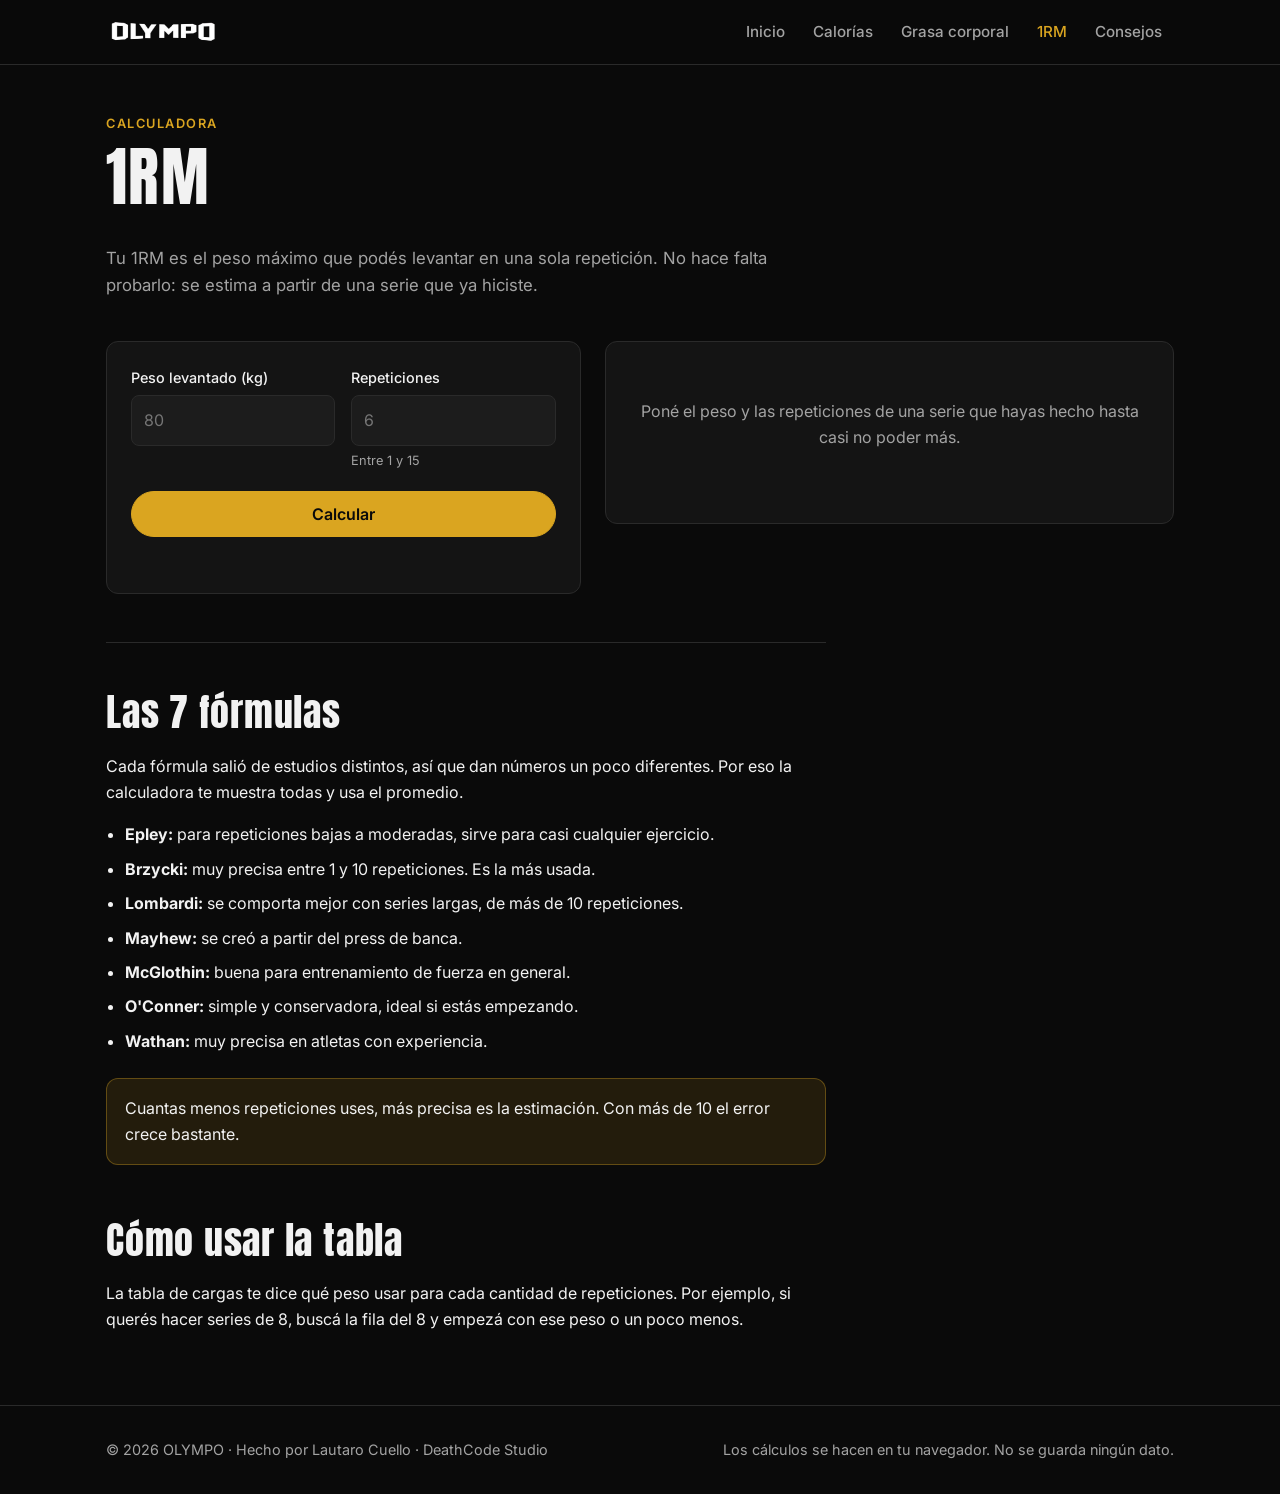
==== 1rm.html @ 26dda4a0 "Rediseño completo, calculadoras corregidas y página de consejos" ====
<!DOCTYPE html>
<html lang="es">
<head>
  <meta charset="UTF-8">
  <meta name="viewport" content="width=device-width, initial-scale=1.0">
  <title>Calculadora de 1RM · OLYMPO</title>
  <meta name="description" content="Estimá tu repetición máxima (1RM) con 7 fórmulas y mirá qué peso usar según las repeticiones.">
  <meta name="theme-color" content="#0a0a0a">
  <link rel="icon" href="assets/img/favicon.png" type="image/png">
  <link rel="apple-touch-icon" href="assets/img/apple-touch-icon.png">
  <link rel="preconnect" href="https://fonts.googleapis.com">
  <link rel="preconnect" href="https://fonts.gstatic.com" crossorigin>
  <link href="https://fonts.googleapis.com/css2?family=Anton&family=Inter:wght@400;500;600;700&display=swap" rel="stylesheet">
  <link rel="stylesheet" href="assets/css/styles.css">
</head>
<body>
  <a class="skip-link" href="#contenido">Saltar al contenido</a>

  <header class="site-header">
    <div class="container">
      <a class="brand" href="index.html" aria-label="OLYMPO, inicio">
        <img src="assets/img/wordmark.jpg" alt="OLYMPO" width="721" height="165">
      </a>
      <button class="nav-toggle" type="button" aria-expanded="false" aria-controls="site-nav">Menú</button>
      <nav id="site-nav" class="site-nav" aria-label="Principal">
        <ul>
          <li><a href="index.html">Inicio</a></li>
          <li><a href="calorias.html">Calorías</a></li>
          <li><a href="grasa-corporal.html">Grasa corporal</a></li>
          <li><a href="1rm.html" aria-current="page">1RM</a></li>
          <li><a href="consejos.html">Consejos</a></li>
        </ul>
      </nav>
    </div>
  </header>

  <main id="contenido" class="container">
    <div class="page-head">
      <span class="eyebrow">Calculadora</span>
      <h1>1RM</h1>
      <p>Tu 1RM es el peso máximo que podés levantar en una sola repetición. No hace falta probarlo: se estima a partir de una serie que ya hiciste.</p>
    </div>

    <div class="calc">
      <form id="form-1rm" class="card" novalidate>
        <div class="form-grid">
          <div class="field">
            <label for="peso">Peso levantado (kg)</label>
            <input type="number" id="peso" inputmode="decimal" min="1" max="500" step="0.5" placeholder="80" required>
          </div>
          <div class="field">
            <label for="reps">Repeticiones</label>
            <input type="number" id="reps" inputmode="numeric" min="1" max="15" placeholder="6" required>
            <span class="hint">Entre 1 y 15</span>
          </div>
        </div>

        <div class="form-actions">
          <button class="btn" type="submit">Calcular</button>
        </div>
        <p class="form-error" id="error" role="alert"></p>
      </form>

      <section class="card" id="resultado" aria-live="polite" aria-label="Resultado">
        <p class="result-empty">Poné el peso y las repeticiones de una serie que hayas hecho hasta casi no poder más.</p>
      </section>
    </div>

    <article class="prose">
      <h2>Las 7 fórmulas</h2>
      <p>Cada fórmula salió de estudios distintos, así que dan números un poco diferentes. Por eso la calculadora te muestra todas y usa el promedio.</p>
      <ul>
        <li><strong>Epley:</strong> para repeticiones bajas a moderadas, sirve para casi cualquier ejercicio.</li>
        <li><strong>Brzycki:</strong> muy precisa entre 1 y 10 repeticiones. Es la más usada.</li>
        <li><strong>Lombardi:</strong> se comporta mejor con series largas, de más de 10 repeticiones.</li>
        <li><strong>Mayhew:</strong> se creó a partir del press de banca.</li>
        <li><strong>McGlothin:</strong> buena para entrenamiento de fuerza en general.</li>
        <li><strong>O'Conner:</strong> simple y conservadora, ideal si estás empezando.</li>
        <li><strong>Wathan:</strong> muy precisa en atletas con experiencia.</li>
      </ul>
      <div class="callout">
        <p>Cuantas menos repeticiones uses, más precisa es la estimación. Con más de 10 el error crece bastante.</p>
      </div>

      <h2>Cómo usar la tabla</h2>
      <p>La tabla de cargas te dice qué peso usar para cada cantidad de repeticiones. Por ejemplo, si querés hacer series de 8, buscá la fila del 8 y empezá con ese peso o un poco menos.</p>
    </article>
  </main>

  <footer class="site-footer">
    <div class="container">
      <p>© <span id="anio">2026</span> OLYMPO · Hecho por Lautaro Cuello · DeathCode Studio</p>
      <p>Los cálculos se hacen en tu navegador. No se guarda ningún dato.</p>
    </div>
  </footer>

  <script src="assets/js/nav.js"></script>
  <script src="assets/js/calc.js"></script>
  <script src="assets/js/1rm.js"></script>
</body>
</html>
---- assets/css/styles.css ----
/* ============ OLYMPO — estilos compartidos ============ */

:root {
  --bg: #0a0a0a;
  --surface: #141414;
  --surface-2: #1c1c1c;
  --border: #2a2a2a;
  --text: #f2f2f2;
  --muted: #a3a3a3;
  --gold: #daa520;
  --gold-soft: rgba(218, 165, 32, 0.12);
  --gold-dark: #8b6508;
  --danger: #f87171;

  --font-display: "Anton", Impact, "Arial Narrow", sans-serif;
  --font-body: "Inter", system-ui, -apple-system, "Segoe UI", Roboto, sans-serif;

  --radius: 12px;
  --gutter: 16px;
  --max: 1100px;
}

*,
*::before,
*::after {
  box-sizing: border-box;
}

html {
  scroll-behavior: smooth;
}

body {
  margin: 0;
  background: var(--bg);
  color: var(--text);
  font-family: var(--font-body);
  font-size: 1rem;
  line-height: 1.65;
  -webkit-font-smoothing: antialiased;
}

img {
  max-width: 100%;
  display: block;
}

a {
  color: var(--gold);
}

h1,
h2,
h3 {
  font-family: var(--font-display);
  font-weight: 400;
  letter-spacing: 0.02em;
  line-height: 1.1;
  margin: 0 0 0.5em;
}

h1 { font-size: clamp(2.4rem, 6vw, 4rem); }
h2 { font-size: clamp(1.7rem, 3.5vw, 2.4rem); }
h3 { font-size: 1.35rem; }

p { margin: 0 0 1em; }

.accent { color: var(--gold); }
.muted { color: var(--muted); }

.container {
  width: 100%;
  max-width: var(--max);
  margin: 0 auto;
  padding: 0 var(--gutter);
}

.skip-link {
  position: absolute;
  left: -999px;
  top: 8px;
  background: var(--gold);
  color: #000;
  padding: 8px 12px;
  border-radius: 6px;
  z-index: 100;
}
.skip-link:focus { left: 8px; }

:focus-visible {
  outline: 2px solid var(--gold);
  outline-offset: 3px;
}

/* ---------- Encabezado ---------- */

.site-header {
  position: sticky;
  top: 0;
  z-index: 50;
  background: rgba(10, 10, 10, 0.92);
  backdrop-filter: blur(8px);
  border-bottom: 1px solid var(--border);
}

.site-header .container {
  display: flex;
  align-items: center;
  justify-content: space-between;
  min-height: 64px;
  gap: 16px;
}

.brand {
  display: flex;
  align-items: center;
}
.brand img {
  height: 26px;
  width: auto;
  mix-blend-mode: lighten; /* el JPG tiene fondo negro: así se funde con la página */
}

.nav-toggle {
  display: none;
  background: none;
  border: 1px solid var(--border);
  color: var(--text);
  border-radius: 8px;
  padding: 8px 12px;
  font: inherit;
  cursor: pointer;
}

.site-nav ul {
  list-style: none;
  display: flex;
  gap: 4px;
  margin: 0;
  padding: 0;
}

.site-nav a {
  display: block;
  padding: 8px 12px;
  border-radius: 8px;
  color: var(--muted);
  text-decoration: none;
  font-weight: 500;
  font-size: 0.95rem;
  transition: color 0.2s, background-color 0.2s;
}
.site-nav a:hover { color: var(--text); background: var(--surface-2); }
.site-nav a[aria-current="page"] { color: var(--gold); }

@media (max-width: 760px) {
  .nav-toggle { display: inline-block; }
  .site-nav {
    position: absolute;
    top: 100%;
    left: 0;
    right: 0;
    background: var(--bg);
    border-bottom: 1px solid var(--border);
    display: none;
  }
  .site-nav.is-open { display: block; }
  .site-nav ul {
    flex-direction: column;
    padding: 8px var(--gutter) 16px;
  }
  .site-nav a { padding: 12px; }
}

/* ---------- Botones ---------- */

.btn {
  display: inline-flex;
  align-items: center;
  justify-content: center;
  gap: 8px;
  padding: 12px 22px;
  border-radius: 999px;
  border: 1px solid var(--gold);
  background: var(--gold);
  color: #0a0a0a;
  font: 600 1rem var(--font-body);
  text-decoration: none;
  cursor: pointer;
  transition: background-color 0.2s, color 0.2s, transform 0.1s;
}
.btn:hover { background: #e8b52e; }
.btn:active { transform: translateY(1px); }

.btn-ghost {
  background: transparent;
  color: var(--text);
  border-color: var(--border);
}
.btn-ghost:hover { background: var(--surface-2); }

/* ---------- Portada ---------- */

.hero {
  padding: 64px 0 48px;
  text-align: center;
}
.hero-logo {
  width: min(260px, 60vw);
  margin: 0 auto 32px;
  mix-blend-mode: lighten;
}
.hero .lead {
  max-width: 640px;
  margin: 0 auto 1em;
  color: var(--muted);
  font-size: 1.1rem;
}
.hero-actions {
  display: flex;
  flex-wrap: wrap;
  justify-content: center;
  gap: 12px;
  margin-top: 28px;
}

.section {
  padding: 56px 0;
  border-top: 1px solid var(--border);
}
.section-head {
  max-width: 640px;
  margin-bottom: 32px;
}
.eyebrow {
  display: block;
  color: var(--gold);
  font-size: 0.8rem;
  font-weight: 600;
  letter-spacing: 0.12em;
  text-transform: uppercase;
  margin-bottom: 8px;
}

.cards {
  display: grid;
  grid-template-columns: repeat(auto-fit, minmax(240px, 1fr));
  gap: 16px;
}

.card {
  background: var(--surface);
  border: 1px solid var(--border);
  border-radius: var(--radius);
  padding: 24px;
}

a.card {
  display: flex;
  flex-direction: column;
  color: var(--text);
  text-decoration: none;
  transition: border-color 0.2s, transform 0.2s;
}
a.card:hover {
  border-color: var(--gold);
  transform: translateY(-2px);
}
a.card p { color: var(--muted); flex: 1; }
.card-link { color: var(--gold); font-weight: 600; }

.card-icon {
  width: 44px;
  height: 44px;
  border-radius: 10px;
  display: grid;
  place-items: center;
  background: var(--gold-soft);
  color: var(--gold);
  margin-bottom: 16px;
}

.steps {
  list-style: none;
  padding: 0;
  margin: 0;
  display: grid;
  grid-template-columns: repeat(auto-fit, minmax(220px, 1fr));
  gap: 24px;
  counter-reset: paso;
}
.steps li {
  counter-increment: paso;
  border-left: 2px solid var(--gold);
  padding-left: 16px;
}
.steps li::before {
  content: "0" counter(paso);
  display: block;
  font-family: var(--font-display);
  font-size: 2rem;
  color: var(--gold);
  line-height: 1;
  margin-bottom: 8px;
}
.steps p { color: var(--muted); margin: 0; }

/* ---------- Páginas de calculadora ---------- */

.page-head {
  padding: 48px 0 24px;
}
.page-head p {
  color: var(--muted);
  max-width: 680px;
  font-size: 1.05rem;
}

.calc {
  display: grid;
  grid-template-columns: minmax(0, 1fr) minmax(0, 1.2fr);
  gap: 24px;
  align-items: start;
  padding-bottom: 48px;
}
@media (max-width: 820px) {
  .calc { grid-template-columns: 1fr; }
}

.form-grid {
  display: grid;
  grid-template-columns: 1fr 1fr;
  gap: 16px;
}
.form-grid .full { grid-column: 1 / -1; }
@media (max-width: 420px) {
  .form-grid { grid-template-columns: 1fr; }
}

.field label,
.field legend {
  display: block;
  font-size: 0.9rem;
  font-weight: 500;
  margin-bottom: 6px;
}
.field .hint {
  display: block;
  font-size: 0.8rem;
  color: var(--muted);
  margin-top: 4px;
}

input,
select {
  width: 100%;
  padding: 11px 12px;
  background: var(--surface-2);
  border: 1px solid var(--border);
  border-radius: 8px;
  color: var(--text);
  font: inherit;
}
input:focus,
select:focus {
  outline: none;
  border-color: var(--gold);
  box-shadow: 0 0 0 3px var(--gold-soft);
}
input[aria-invalid="true"] { border-color: var(--danger); }

fieldset {
  border: 0;
  padding: 0;
  margin: 0;
  min-width: 0;
}

.segmented {
  display: grid;
  grid-template-columns: 1fr 1fr;
  gap: 4px;
  background: var(--surface-2);
  border: 1px solid var(--border);
  border-radius: 8px;
  padding: 4px;
}
.segmented input {
  position: absolute;
  opacity: 0;
  width: 1px;
  height: 1px;
}
.segmented label {
  margin: 0;
  text-align: center;
  padding: 8px;
  border-radius: 6px;
  cursor: pointer;
  color: var(--muted);
  transition: background-color 0.2s, color 0.2s;
}
.segmented input:checked + label {
  background: var(--gold);
  color: #0a0a0a;
  font-weight: 600;
}
.segmented input:focus-visible + label {
  outline: 2px solid var(--gold);
  outline-offset: 2px;
}

.form-actions { margin-top: 20px; }
.form-actions .btn { width: 100%; }

.form-error {
  color: var(--danger);
  font-size: 0.9rem;
  margin: 12px 0 0;
  min-height: 1.4em;
}

/* Resultados */

#resultado {
  scroll-margin-top: 80px; /* que no quede tapado por el encabezado fijo */
}

.result-empty {
  color: var(--muted);
  text-align: center;
  padding: 32px 8px;
}

.big-number {
  font-family: var(--font-display);
  font-size: clamp(3rem, 9vw, 4.5rem);
  line-height: 1;
  color: var(--gold);
}
.big-number small {
  font-family: var(--font-body);
  font-size: 1rem;
  color: var(--muted);
  margin-left: 6px;
}
.result-label {
  font-size: 0.85rem;
  text-transform: uppercase;
  letter-spacing: 0.1em;
  color: var(--muted);
  margin-bottom: 8px;
}

.stat-row {
  display: grid;
  grid-template-columns: 1fr;
  gap: 12px;
  margin-top: 20px;
}

#resultado {
  container-type: inline-size;
}
@container (min-width: 460px) {
  .stat-row { grid-template-columns: repeat(3, 1fr); }
}
.stat {
  background: var(--surface-2);
  border: 1px solid var(--border);
  border-radius: 10px;
  padding: 14px;
}
.stat.is-highlight { border-color: var(--gold); }
.stat .stat-title {
  font-size: 0.85rem;
  color: var(--muted);
  margin-bottom: 4px;
}
.stat .stat-value {
  font-weight: 700;
  font-size: 1.15rem;
}
.stat .stat-sub {
  font-size: 0.8rem;
  color: var(--muted);
  margin-top: 4px;
}

.table-wrap {
  overflow-x: auto;
  margin-top: 20px;
}
table {
  width: 100%;
  border-collapse: collapse;
  font-size: 0.95rem;
}
th,
td {
  padding: 9px 10px;
  text-align: left;
  border-bottom: 1px solid var(--border);
  font-variant-numeric: tabular-nums;
}
th {
  color: var(--muted);
  font-weight: 500;
  font-size: 0.85rem;
}
td.num,
th.num { text-align: right; }
tr.is-current td {
  color: var(--gold);
  font-weight: 600;
}

.note {
  font-size: 0.85rem;
  color: var(--muted);
  margin-top: 16px;
}

/* Texto explicativo */

.prose {
  max-width: 720px;
  padding: 48px 0 56px;
  border-top: 1px solid var(--border);
}
.prose h2 { margin-top: 1.4em; }
.prose h2:first-child { margin-top: 0; }
.prose ul { padding-left: 1.2em; }
.prose li { margin-bottom: 0.5em; }
.prose code {
  background: var(--surface-2);
  padding: 2px 6px;
  border-radius: 4px;
  font-size: 0.9em;
}

.callout {
  background: var(--gold-soft);
  border: 1px solid rgba(218, 165, 32, 0.35);
  border-radius: var(--radius);
  padding: 16px 18px;
  margin: 24px 0;
}
.callout p:last-child { margin: 0; }

/* ---------- Pie ---------- */

.site-footer {
  border-top: 1px solid var(--border);
  padding: 32px 0;
  color: var(--muted);
  font-size: 0.9rem;
}
.site-footer .container {
  display: flex;
  flex-wrap: wrap;
  justify-content: space-between;
  gap: 12px;
}
.site-footer p { margin: 0; }

@media (prefers-reduced-motion: reduce) {
  *,
  *::before,
  *::after {
    transition: none !important;
    scroll-behavior: auto !important;
  }
}
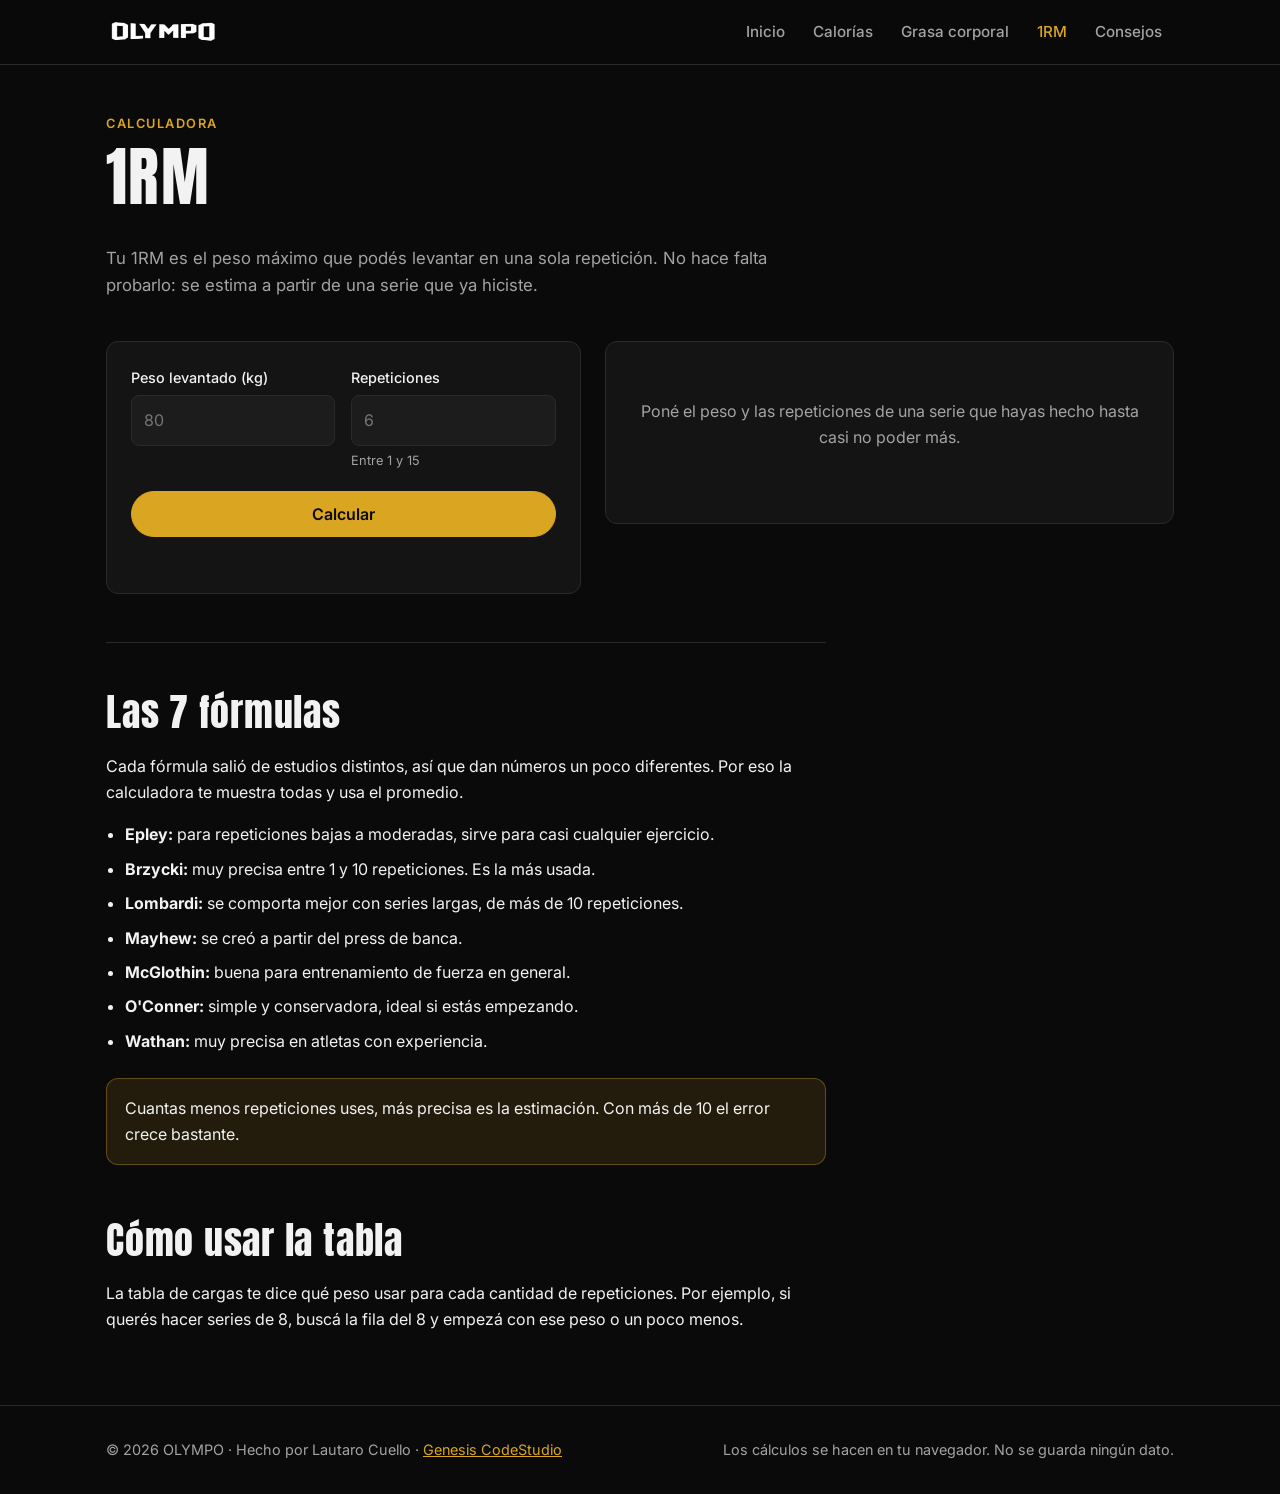
==== commit 8beff551: "Ajuste de footer" ====
--- a/1rm.html
+++ b/1rm.html
@@ -89,7 +89,7 @@
 
   <footer class="site-footer">
     <div class="container">
-      <p>© <span id="anio">2026</span> OLYMPO · Hecho por Lautaro Cuello · DeathCode Studio</p>
+      <p>© <span id="anio">2026</span> OLYMPO · Hecho por Lautaro Cuello · <a href="https://genesiscodestudio.com" target="_blank" rel="noopener">Genesis CodeStudio</a></p>
       <p>Los cálculos se hacen en tu navegador. No se guarda ningún dato.</p>
     </div>
   </footer>
